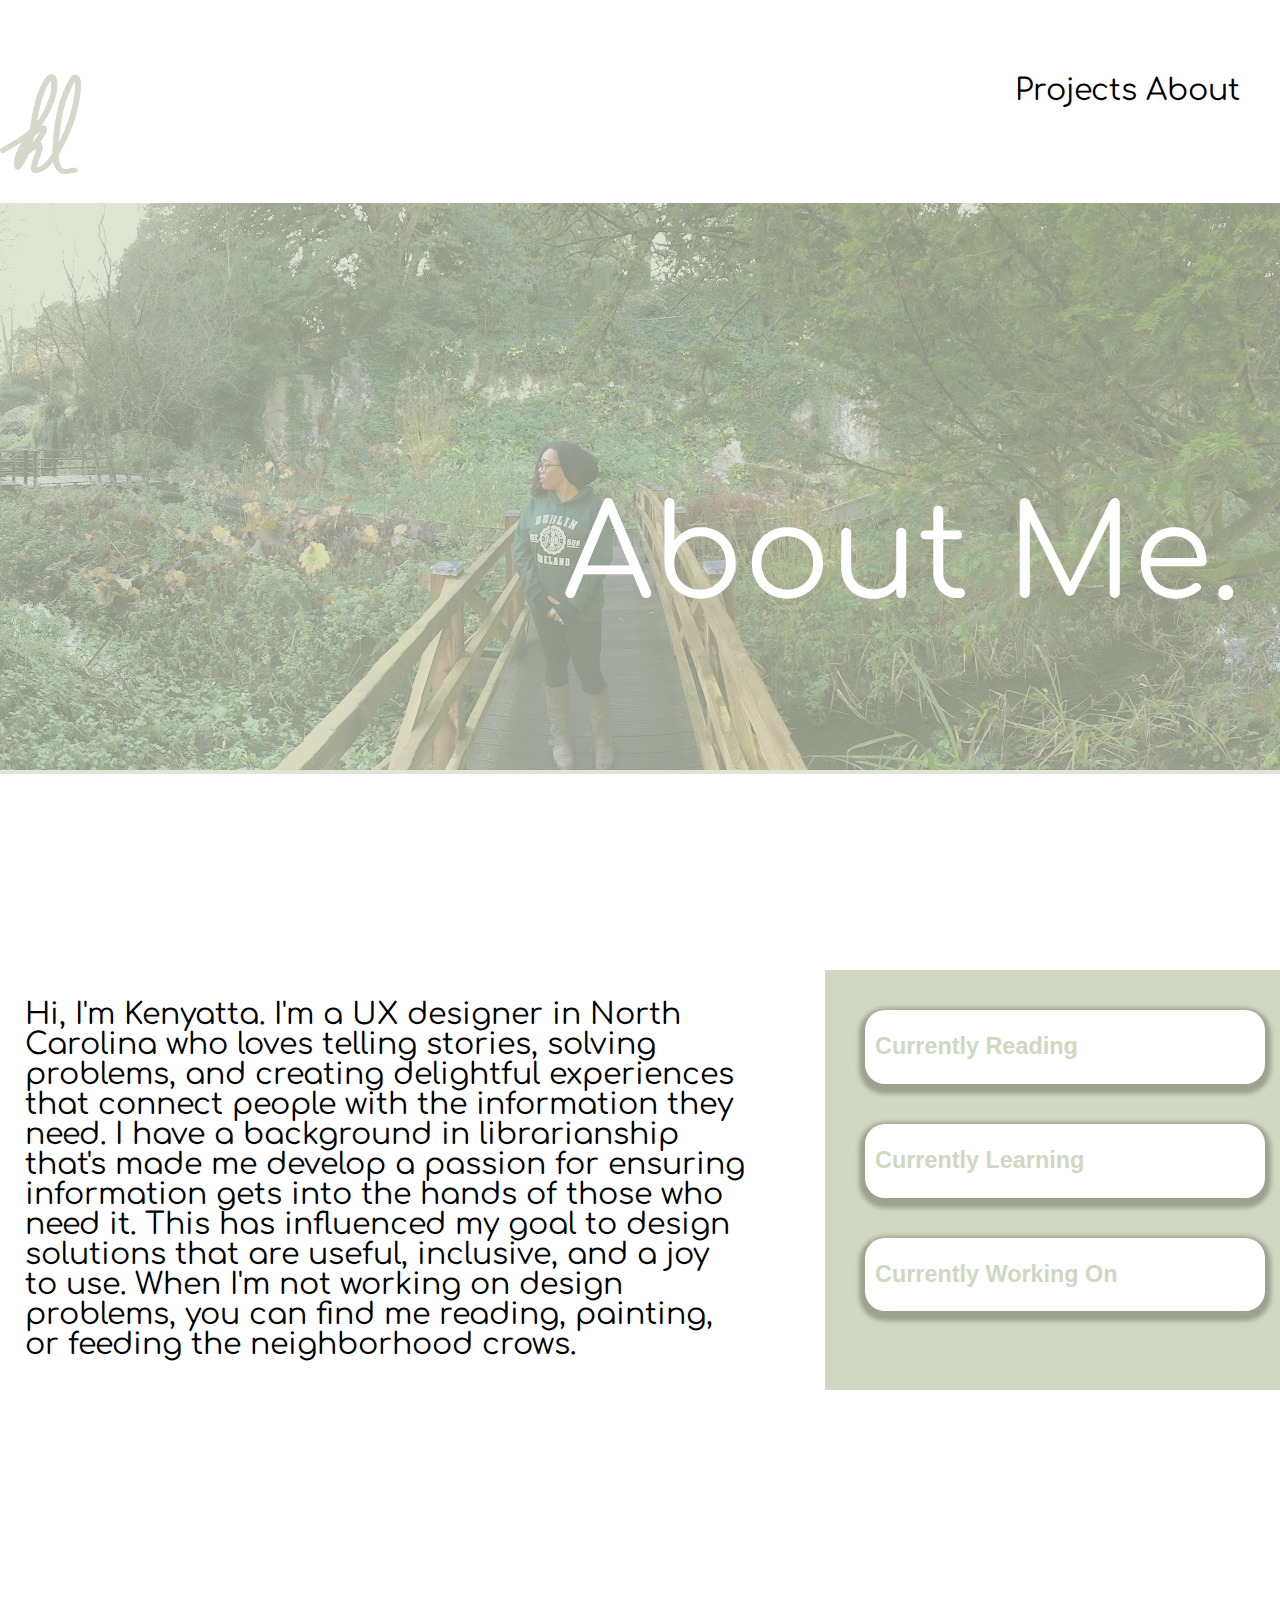
==== about.html @ 4528dbc0 "Initial commit" ====
<!doctype html>
<html lang="en">
  <head>
    <meta charset="UTF-8" />
    <meta name="viewport" content="width=device-width, initial-scale=1.0" />
    <title>Kenyatta Ladd - Portfolio</title>
    
    <link rel="stylesheet" href="styles.css" />
    <link
    href="https://fonts.googleapis.com/css2?family=Comfortaa:wght@300;400;500;600;700&display=swap"
    rel="stylesheet"
  />
  </head>
  <body>
    <div class="portfolio-container">
    <div class="page-container">
        <header class="site-header">
            <h1 class="site-title"><a href="index.html"><img src="images/sig.png" width="81" height="100"></a></h1>
            <nav class="site-navigation">
              <p class="nav-links">Projects <a href="about.html">About</a></p>
            </nav>
          </header>
      </header>
      <br>

      <section class="banner-section">
        <img
          src="images/bridge.png"
          alt="Banner"
          class="banner-image"
        />
        <div class="banner-overlay"></div>
        <h2 class="banner-title">About Me.</h2>
      </section>

      <main class="main-content">
        <section class="about-section">
          <p class="bio-text">
            Hi, I'm Kenyatta. I'm a UX designer in North Carolina who loves
            telling stories, solving problems, and creating delightful
            experiences that connect people with the information they need. I
            have a background in librarianship that's made me develop a passion
            for ensuring information gets into the hands of those who need it.
            This has influenced my goal to design solutions that are useful,
            inclusive, and a joy to use. When I'm not working on design
            problems, you can find me reading, painting, or feeding the
            neighborhood crows.
          </p>
          <div class="activity-cards">
            <article class="activity-card">
              <h3>Currently Reading</h3>
            </article>
            <article class="activity-card">
              <h3>Currently Learning</h3>
            </article>
            <article class="activity-card">
              <h3>Currently Working On</h3>
            </article>
          </div>
        </section>
      </main>
    </div>

</div>
  </body>
</html>
---- styles.css ----
/* Base styles */
body {
    margin: 0;
    padding: 0;
    font-family:
      Comfortaa,
      -apple-system,
      Roboto,
      Helvetica,
      sans-serif;
    background-color: rgba(255, 255, 255, 1);
  }
  
  /* Portfolio container */
  .portfolio-container {
    display: flex;
    padding-top: 74px;
    padding-bottom: 195px;
    flex-direction: column;
    overflow: hidden;
    align-items: center;
  }
  
  /* Header section */
  .site-header {
    display: flex;
    width: 100%;
    max-width: 1240px;
    align-items: stretch;
    gap: 20px;
    color: rgba(0, 0, 0, 1);
    font-weight: 400;
    flex-wrap: wrap;
    justify-content: space-between;
  }
  
  .site-title {
    font-size: 48px;
    margin: 0;
    font-weight: 400;
  }
  
  .nav-links {
    font-size: 30px;
    margin: 0;
  }

  .nav-links a {
    text-decoration: none;
    color: #000000;
  }

  
  
  /* Main content section */
  .main-content {
    margin-top: 116px;
    margin-left: 25px;
    width: 100%;
    max-width: 1289px;
  }
  
  .hero-section {
    gap: 20px;
    display: flex;
  }
  
  .hero-content {
    display: flex;
    flex-direction: column;
    align-items: stretch;
    line-height: normal;
    width: 50%;
    margin-left: 0px;
  }
  
  .hero-text {
    display: flex;
    margin-top: auto;
    margin-bottom: auto;
    flex-direction: column;
    align-self: stretch;
    align-items: start;
    font-size: 64px;
    color: rgba(0, 0, 0, 1);
    font-weight: 400;
  }
  
  .greeting {
    color: rgba(208, 216, 193, 1);
    margin: 0;
    font-weight: 400;
    font-size: 64px;
  }
  
  .introduction {
    margin-top: 30px;
    margin-bottom: 0;
    font-weight: 400;
    font-size: 50px;
  }
  
  .accent-dot {
    color: rgba(208, 216, 193, 1);
  }
  
  .description {
    font-size: 30px;
    align-self: stretch;
    margin-top: 30px;
    margin-bottom: 0;
  }
  
  .hero-image-container {
    display: flex;
    flex-direction: column;
    align-items: stretch;
    line-height: normal;
    width: 50%;
    margin-left: 20px;
  }
  
  /* .hero-image {
    aspect-ratio: 0.93;
    object-fit: contain;
    object-position: center;
    width: 100%;
    border-radius: 50px;
    box-shadow: 0px 4px 4px rgba(0, 0, 0, 0.25);
    flex-grow: 1;
  } */
  
  /* Projects section */

.projects{
  background-color: #d0d8c1;
}

  .projects-heading {
    color: rgba(208, 216, 193, 1);
    font-size: 64px;
    font-weight: 400;
    margin-top: 142px;
    margin-bottom: 48px;
  }
  


.polaroid {
    flex: 0 0 auto; /* Ensures each item stays its own size */
    width: 420px; /* Adjusted to fit images properly */
}

  
  .moti-title {
    color: rgba(0, 0, 0, 1);
    font-size: 64px;
    font-weight: 400;
    margin-top: 105px;
    margin-left: 158px;
    margin-bottom: 62px;
  }
  
  .moti-image {
    aspect-ratio: 1;
    object-fit: contain;
    object-position: center;
    width: 505px;
    max-width: 100%;
  }

  .banner-section {
    position: relative;
  }
  
  .banner-image {
    width: 100%;
    height: 567px;
    object-fit: cover;
  }
  
  .banner-overlay {
    position: absolute;
    top: 0;
    right: 0;
    bottom: 0;
    left: 0;
    background-color: #d0d8c1;
    opacity: 0.68;
  }
  
  .banner-title {
    position: absolute;
    right: 40px;
    bottom: 40px;
    color: #fff;
    font-family: "Comfortaa", sans-serif;
    font-size: 128px;
    font-weight: 400;
  }

  .container {
    overflow: hidden;
  }
  
  .container img {
    transition: transform .5s ease-out;
  }
  
  .container:hover img {
    transform: scale(1.3);
  }
  
  .polaroid {
    display: inline-block;
    margin: auto;
    width: 50%;
    /* background-color: white; */
    box-shadow: 0px 0px 4px 8px rgba(0, 0, 0, 0.2), 0 6px 20px 0 rgba(0, 0, 0, 0.19) #D3D3D3;
  }

  .about-section {
    padding-top: 80px;
    padding-bottom: 80px;
    display: flex;
    gap: 80px;
  }
  
  .bio-text {
    color: #000;
    font-family: "Comfortaa", sans-serif;
    font-size: 30px;
    line-height: 1;
    flex: 1;
  }

  .activity-cards {
    width: 400px;
    background-color: #d0d8c1;
    padding: 40px;
    display: flex;
    flex-direction: column;
    gap: 40px;
    
  }

  .activity-card {
    color: #d0d8c1;
    font-family: "Content", sans-serif;
    font-size: 20px;
    /* line-height: 1; */
    background-color: #fff;
    border-radius: 20px;
    box-shadow: 0px 4px 4px 6px rgba(0, 0, 0, 0.25);
    
    
  }

  .activity-card h3 {
    padding-left: 10px;
  }


  /* Media queries for responsive design */
  @media (max-width: 991px) {
    .portfolio-container {
      padding-bottom: 100px;
    }
  
    .site-header {
      max-width: 100%;
    }
  
    .site-title {
      font-size: 40px;
    }
  
    .main-content {
      max-width: 100%;
      margin-top: 40px;
    }
  
    .hero-section {
      flex-direction: column;
      align-items: stretch;
      gap: 0px;
    }
  
    .hero-content {
      width: 100%;
    }
  
    .hero-text {
      max-width: 100%;
      margin-top: 40px;
      font-size: 40px;
    }
  
    .greeting {
      font-size: 40px;
    }
  
    .introduction {
      margin-top: 40px;
      font-size: 40px;
    }
  
    .description {
      max-width: 100%;
    }
  
    .hero-image-container {
      width: 100%;
    }
  
    .hero-image {
      max-width: 100%;
      margin-top: 40px;
    }
  
    .projects-heading {
      margin-top: 40px;
      font-size: 40px;
    }
  
    .projects-section {
      max-width: 100%;
      padding-left: 20px;
      padding-right: 20px;
      padding-top: 100px;
      margin-top: 40px;
    }
  
    .project-header {
      max-width: 100%;
      font-size: 40px;
      white-space: initial;
    }
  
    .project-title {
      font-size: 40px;
    }
  
    .project-images {
      max-width: 100%;
      margin-top: 40px;
    }
  
    .project-image {
      max-width: 100%;
    }
  
    .moti-title {
      margin-left: 10px;
      margin-top: 40px;
      font-size: 40px;
    }
  
    .moti-image {
      margin-top: 40px;
    }
  }
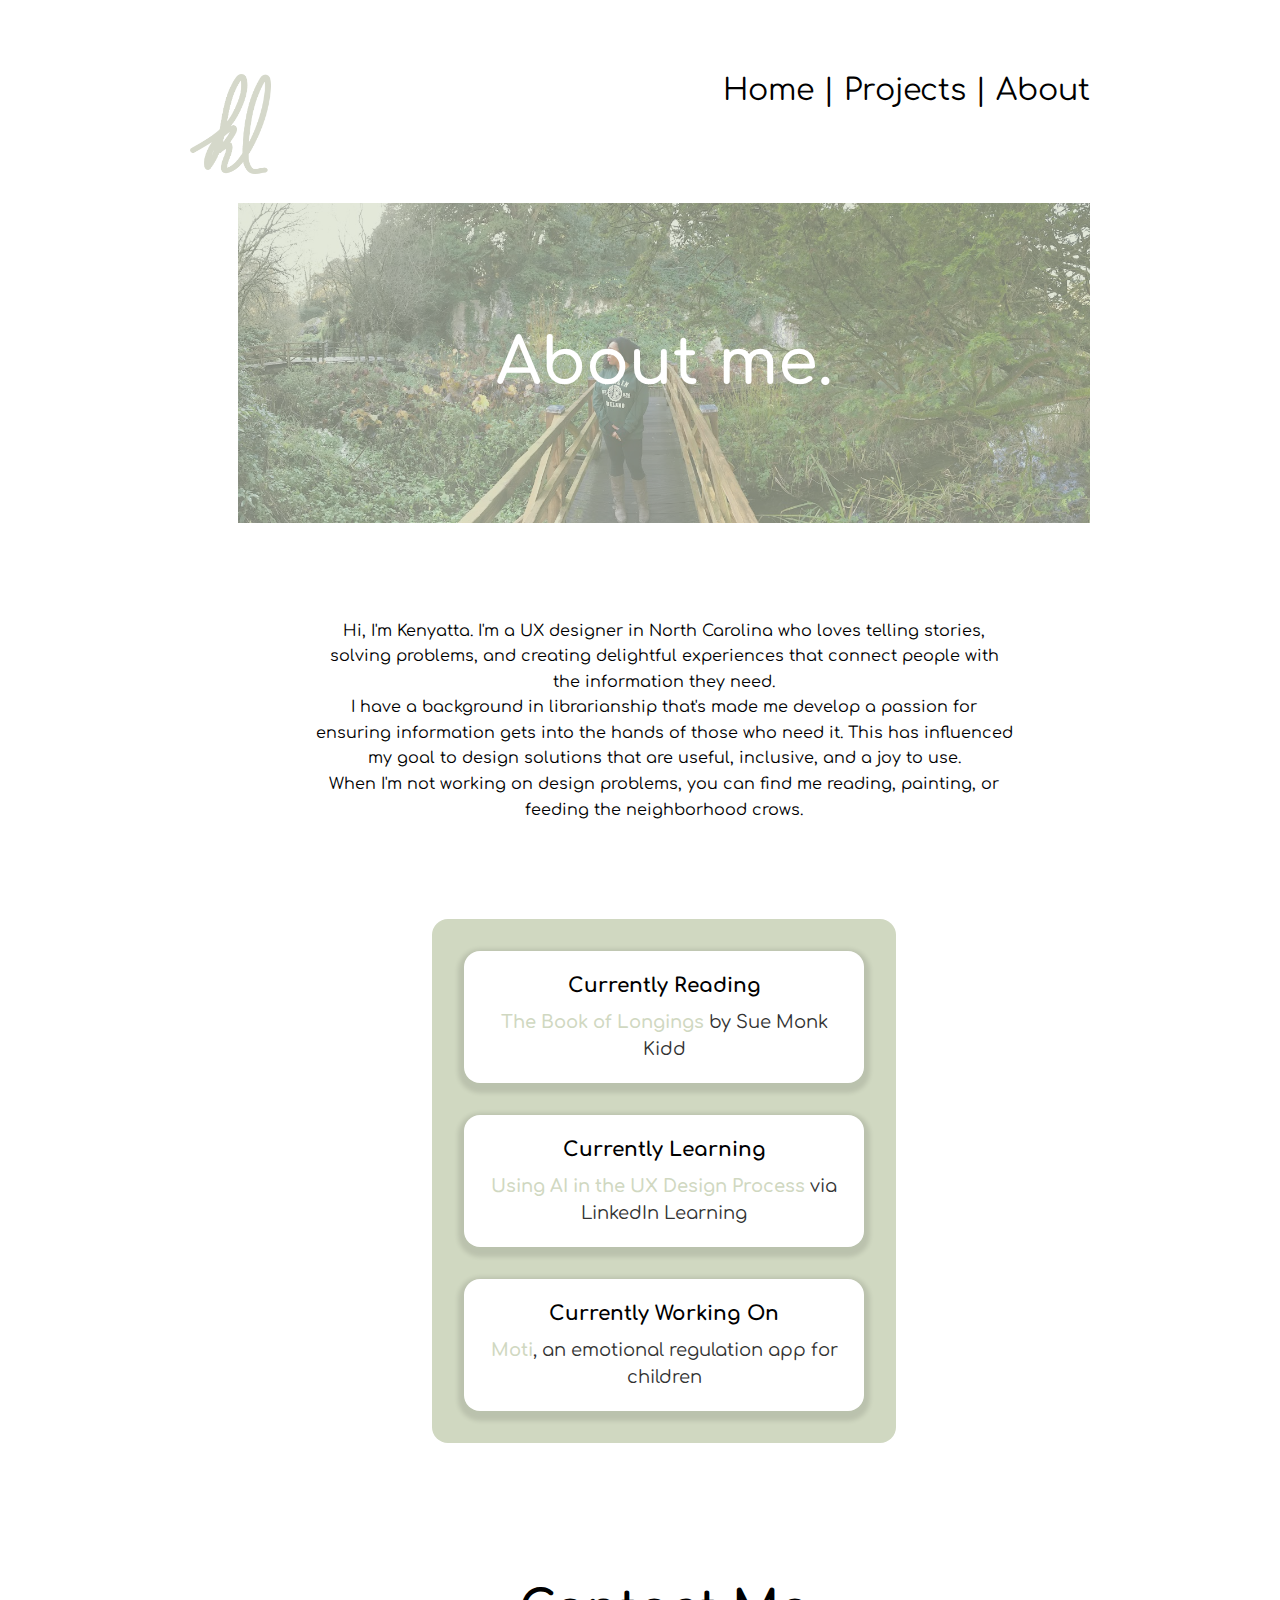
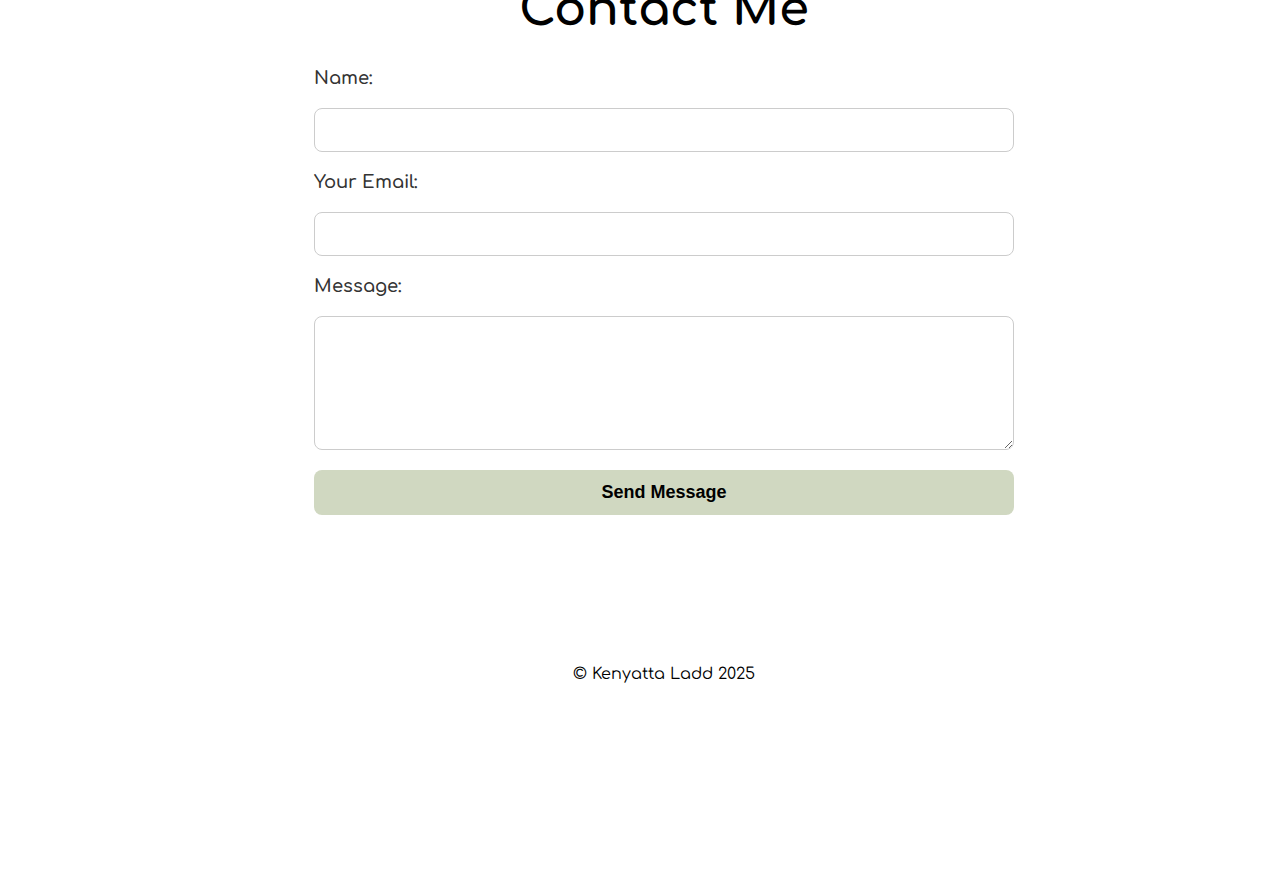
==== commit 253a316c: "Updated About and Home pages" ====
--- a/about.html
+++ b/about.html
@@ -13,51 +13,72 @@
   </head>
   <body>
     <div class="portfolio-container">
-    <div class="page-container">
         <header class="site-header">
             <h1 class="site-title"><a href="index.html"><img src="images/sig.png" width="81" height="100"></a></h1>
             <nav class="site-navigation">
-              <p class="nav-links">Projects <a href="about.html">About</a></p>
+              <p class="nav-links"><a href="index.html">Home</a> | <a href="index.html#projects">Projects</a> | <a href="about.html">About</a></p>
             </nav>
           </header>
       </header>
       <br>
 
-      <section class="banner-section">
-        <img
-          src="images/bridge.png"
-          alt="Banner"
-          class="banner-image"
-        />
-        <div class="banner-overlay"></div>
-        <h2 class="banner-title">About Me.</h2>
-      </section>
+  
 
       <main class="main-content">
         <section class="about-section">
+
+        <div class="image-overlay-container">
+          <img src="images/bridge.png" alt="Kenyatta standing on a bridge surrounded by plants">
+          <div class="overlay"></div>
+          <div class="overlay-text">About me.</div>
+        </div>
+
           <p class="bio-text">
             Hi, I'm Kenyatta. I'm a UX designer in North Carolina who loves
             telling stories, solving problems, and creating delightful
-            experiences that connect people with the information they need. I
-            have a background in librarianship that's made me develop a passion
+            experiences that connect people with the information they need.
+            <br>
+          I have a background in librarianship that's made me develop a passion
             for ensuring information gets into the hands of those who need it.
             This has influenced my goal to design solutions that are useful,
-            inclusive, and a joy to use. When I'm not working on design
+            inclusive, and a joy to use.
+          <br>            
+          When I'm not working on design
             problems, you can find me reading, painting, or feeding the
             neighborhood crows.
           </p>
+          
           <div class="activity-cards">
             <article class="activity-card">
               <h3>Currently Reading</h3>
+              <a href="https://www.goodreads.com/book/show/52698452-the-book-of-longings?from_search=true&from_srp=true&qid=KqXA3g1La2&rank=1">The Book of Longings</a> by Sue Monk Kidd
             </article>
             <article class="activity-card">
               <h3>Currently Learning</h3>
+              <a href="https://www.linkedin.com/learning-login/share?account=56744281&forceAccount=false&redirect=https%3A%2F%2Fwww.linkedin.com%2Flearning%2Fusing-ai-in-the-ux-design-process%3Ftrk%3Dshare_ent_url%26shareId%3D4dQ2I7bJTB2wgf5Dzuo1Dw%253D%253D">Using AI in the UX Design Process</a> via LinkedIn Learning
             </article>
             <article class="activity-card">
               <h3>Currently Working On</h3>
+              <a href="https://www.figma.com/proto/qIHXrN1sE4H8PlRpOO87YR/MOTi--Copy-?node-id=50-300&t=nFNrLh0jGGxxK5K8-1&scaling=scale-down&content-scaling=fixed&page-id=0%3A1&starting-point-node-id=50%3A300">Moti</a>, an emotional regulation app for children
             </article>
           </div>
         </section>
+        <section class="contact-section">
+          <h2>Contact Me</h2>
+          <form class="contact-form" action="mailto:kdladd@my.waketech.edu" method="POST" enctype="text/plain">
+            <label for="name">Name:</label>
+            <input type="text" id="name" name="name" required>
+        
+            <label for="email">Your Email:</label>
+            <input type="email" id="email" name="email" required>
+        
+            <label for="message">Message:</label>
+            <textarea id="message" name="message" rows="6" required></textarea>
+        
+            <button type="submit">Send Message</button>
+          </form>
+        </section>
+        <footer>&copy; Kenyatta Ladd 2025</footer>
       </main>
     </div>
 
--- a/styles.css
+++ b/styles.css
@@ -1,363 +1,526 @@
 /* Base styles */
+
+html {
+  scroll-behavior: smooth;
+}
+
 body {
-    margin: 0;
-    padding: 0;
-    font-family:
-      Comfortaa,
-      -apple-system,
-      Roboto,
-      Helvetica,
-      sans-serif;
-    background-color: rgba(255, 255, 255, 1);
-  }
-  
-  /* Portfolio container */
+  margin: 0;
+  padding: 0;
+  font-family:
+    Comfortaa,
+    -apple-system,
+    Roboto,
+    Helvetica,
+    sans-serif;
+  background-color: rgba(255, 255, 255, 1);
+}
+
+/* Portfolio container */
+.portfolio-container {
+  display: flex;
+  padding-top: 74px;
+  padding-bottom: 195px;
+  flex-direction: column;
+  overflow: hidden;
+  align-items: center;
+  padding-bottom: 195px;
+  max-width: 900px;   
+  width: 100%;        
+  margin: 0 auto; 
+
+}
+
+/* Header section */
+.site-header {
+  display: flex;
+  width: 100%;
+  max-width: 1240px;
+  align-items: stretch;
+  gap: 20px;
+  color: rgba(0, 0, 0, 1);
+  font-weight: 400;
+  flex-wrap: wrap;
+  justify-content: space-between;
+}
+
+.site-title {
+  font-size: 48px;
+  margin: 0;
+  font-weight: 400;
+}
+
+.nav-links {
+  font-size: 30px;
+  margin: 0;
+}
+
+.nav-links a {
+  text-decoration: none;
+  color: #000000;
+}
+
+
+
+/* Main content section */
+/* .main-content {
+  margin-top: 116px;
+  margin-left: 25px;
+  width: 100%;
+  max-width: 1289px;
+} */
+
+.main-content {
+  width: 100%;
+  max-width: 1200px;
+  margin: 0 auto;
+  padding: 0 24px;
+}
+
+
+.hero-section {
+  gap: 20px;
+  display: flex;
+}
+
+.hero-content {
+  display: flex;
+  flex-direction: column;
+  align-items: stretch;
+  line-height: normal;
+  width: 50%;
+  margin-left: 0px;
+}
+
+.hero-text {
+  display: flex;
+  margin-top: auto;
+  margin-bottom: auto;
+  flex-direction: column;
+  align-self: stretch;
+  align-items: start;
+  font-size: 64px;
+  color: rgba(0, 0, 0, 1);
+  font-weight: 400;
+}
+
+.greeting {
+  color: rgba(208, 216, 193, 1);
+  margin: 0;
+  font-weight: 400;
+  font-size: 64px;
+}
+
+.introduction {
+  margin-top: 30px;
+  margin-bottom: 0;
+  font-weight: 400;
+  font-size: 50px;
+}
+
+.accent-dot {
+  color: rgba(208, 216, 193, 1);
+}
+
+.description {
+  font-size: 30px;
+  align-self: stretch;
+  margin-top: 30px;
+  margin-bottom: 0;
+}
+
+.hero-image-container {
+  display: flex;
+  flex-direction: column;
+  align-items: stretch;
+  line-height: normal;
+  width: 50%;
+  margin-left: 20px;
+}
+
+/* .hero-image {
+  aspect-ratio: 0.93;
+  object-fit: contain;
+  object-position: center;
+  width: 100%;
+  border-radius: 50px;
+  box-shadow: 0px 4px 4px rgba(0, 0, 0, 0.25);
+  flex-grow: 1;
+} */
+
+/* Projects section */
+
+.project-header {
+  display: flex;
+  flex-direction: row;
+  overflow-x: auto;
+  gap: 24px; /* Optional spacing between items */
+  padding-bottom: 16px; /* Prevents last item from getting cut off */
+  scrollbar-width: thin; /* Firefox */
+}
+
+.project-header::-webkit-scrollbar {
+  height: 8px;
+}
+
+.project-header::-webkit-scrollbar-thumb {
+  background-color: #888;
+  border-radius: 4px;
+}
+
+.project-header::-webkit-scrollbar-track {
+  background-color: transparent;
+}
+
+.polaroid {
+  flex: 0 0 auto; /* Prevent flex from shrinking or growing */
+  width: 400px;
+}
+
+.project-header {
+  scroll-snap-type: x mandatory;
+}
+
+.polaroid {
+  scroll-snap-align: start;
+}
+
+
+.moti-title {
+  color: rgba(0, 0, 0, 1);
+  font-size: 64px;
+  font-weight: 400;
+  margin-top: 105px;
+  margin-left: 158px;
+  margin-bottom: 62px;
+}
+
+.moti-image {
+  aspect-ratio: 1;
+  object-fit: contain;
+  object-position: center;
+  width: 505px;
+  max-width: 100%;
+}
+
+
+
+
+.about-section {
+  padding: 0px 24px;
+  display: flex;
+  flex-direction: column;
+  align-items: center; /* center children */
+  gap: 80px;
+  margin: 0 auto;
+  text-align: center;
+}
+
+
+.about-section > img {
+ width: 900px;
+}
+
+.image-overlay-container {
+  position: relative;
+  width: 100%;
+  max-width: 900px; 
+  margin: 0 auto;
+  font-family: 'Comfortaa', cursive;
+}
+
+.image-overlay-container img {
+  width: 100%;
+  display: block;
+}
+
+.overlay {
+  position: absolute;
+  top: 0;
+  left: 0;
+  width: 100%;
+  height: 100%;
+  background-color: rgba(208, 216, 193, 1);
+  opacity: 0.6; /* Adjust this to make the image more or less visible */
+}
+
+.overlay-text {
+  position: absolute;
+  top: 50%;
+  left: 50%;
+  transform: translate(-50%, -50%);
+  color: white;
+  font-size: 4rem;
+  font-weight: 600;
+}
+
+
+
+.bio-text {
+  flex: 1 1 60%;
+  max-width: 700px;
+  font-size: 16px;
+  text-align: center;
+  line-height: 1.6;
+}
+
+.activity-cards {
+  flex: 1 1 35%;
+  max-width: 400px;
+  background-color: #d0d8c1;
+  padding: 32px;
+  display: flex;
+  flex-direction: column;
+  gap: 32px;
+  border-radius: 16px;
+}
+
+
+.activity-card {
+  background-color: #fff;
+  border-radius: 16px;
+  padding: 20px;
+  box-shadow: 0px 4px 4px 6px rgba(0, 0, 0, 0.1);
+  font-family: "Comfortaa", sans-serif;
+  color: #333;
+  font-size: 18px;
+  line-height: 1.5;
+}
+
+.activity-card h3 {
+  margin: 0 0 8px 0;
+  font-size: 20px;
+  color: #000;
+}
+
+.activity-card a {
+  color: rgba(208, 216, 193, 1);
+  font-weight: 600;
+  text-decoration: none;
+}
+
+.activity-card a:hover {
+  text-decoration: underline;
+}
+
+.contact-section {
+  padding: 100px 24px;
+  max-width: 700px;
+  margin: 0 auto;
+}
+
+.contact-section h2 {
+  font-size: 48px;
+  margin-bottom: 32px;
+  text-align: center;
+}
+
+.contact-form {
+  display: flex;
+  flex-direction: column;
+  gap: 20px;
+}
+
+.contact-form label {
+  font-size: 18px;
+  font-weight: 600;
+  color: #333;
+}
+
+.contact-form input,
+.contact-form textarea {
+  font-family: "Comfortaa", sans-serif;
+  font-size: 16px;
+  padding: 12px;
+  border: 1px solid #ccc;
+  border-radius: 8px;
+  resize: vertical;
+}
+
+.contact-form button {
+  padding: 12px 20px;
+  font-size: 18px;
+  background-color: #d0d8c1;
+  border: none;
+  border-radius: 8px;
+  cursor: pointer;
+  font-weight: 600;
+  transition: background-color 0.3s ease;
+}
+
+.contact-form button:hover {
+  background-color: #b9c3a7;
+}
+
+
+/* Media queries for responsive design */
+@media (max-width: 991px) {
   .portfolio-container {
-    display: flex;
-    padding-top: 74px;
-    padding-bottom: 195px;
-    flex-direction: column;
-    overflow: hidden;
-    align-items: center;
-  }
-  
-  /* Header section */
+    padding-bottom: 100px;
+  }
+
   .site-header {
-    display: flex;
-    width: 100%;
-    max-width: 1240px;
-    align-items: stretch;
-    gap: 20px;
-    color: rgba(0, 0, 0, 1);
-    font-weight: 400;
-    flex-wrap: wrap;
-    justify-content: space-between;
-  }
-  
+    max-width: 100%;
+  }
+
   .site-title {
-    font-size: 48px;
-    margin: 0;
-    font-weight: 400;
-  }
-  
-  .nav-links {
-    font-size: 30px;
-    margin: 0;
-  }
-
-  .nav-links a {
-    text-decoration: none;
-    color: #000000;
-  }
-
-  
-  
-  /* Main content section */
+    font-size: 40px;
+  }
+
   .main-content {
-    margin-top: 116px;
-    margin-left: 25px;
-    width: 100%;
-    max-width: 1289px;
-  }
-  
+    max-width: 100%;
+    margin-top: 40px;
+  }
+
   .hero-section {
-    gap: 20px;
-    display: flex;
-  }
-  
-  .hero-content {
-    display: flex;
     flex-direction: column;
     align-items: stretch;
-    line-height: normal;
-    width: 50%;
-    margin-left: 0px;
-  }
-  
+    gap: 0px;
+  }
+
+  .hero-content {
+    width: 100%;
+  }
+
   .hero-text {
-    display: flex;
-    margin-top: auto;
-    margin-bottom: auto;
-    flex-direction: column;
-    align-self: stretch;
-    align-items: start;
-    font-size: 64px;
-    color: rgba(0, 0, 0, 1);
-    font-weight: 400;
-  }
-  
+    max-width: 100%;
+    margin-top: 40px;
+    font-size: 40px;
+  }
+
   .greeting {
-    color: rgba(208, 216, 193, 1);
-    margin: 0;
-    font-weight: 400;
-    font-size: 64px;
-  }
-  
+    font-size: 40px;
+  }
+
   .introduction {
-    margin-top: 30px;
-    margin-bottom: 0;
-    font-weight: 400;
-    font-size: 50px;
-  }
-  
-  .accent-dot {
-    color: rgba(208, 216, 193, 1);
-  }
-  
+    margin-top: 40px;
+    font-size: 40px;
+  }
+
   .description {
-    font-size: 30px;
-    align-self: stretch;
-    margin-top: 30px;
-    margin-bottom: 0;
-  }
-  
+    max-width: 100%;
+  }
+
   .hero-image-container {
-    display: flex;
-    flex-direction: column;
-    align-items: stretch;
-    line-height: normal;
-    width: 50%;
-    margin-left: 20px;
-  }
-  
-  /* .hero-image {
-    aspect-ratio: 0.93;
-    object-fit: contain;
-    object-position: center;
     width: 100%;
-    border-radius: 50px;
-    box-shadow: 0px 4px 4px rgba(0, 0, 0, 0.25);
-    flex-grow: 1;
-  } */
-  
-  /* Projects section */
-
-.projects{
+  }
+
+  .hero-image {
+    max-width: 100%;
+    margin-top: 40px;
+  }
+
+  .projects-heading {
+    margin-top: 40px;
+    font-size: 40px;
+  }
+
+  .projects-section {
+    max-width: 100%;
+    padding-left: 20px;
+    padding-right: 20px;
+    padding-top: 100px;
+    margin-top: 40px;
+  }
+
+  .project-header {
+    max-width: 100%;
+    font-size: 40px;
+    white-space: initial;
+  }
+
+  .project-title {
+    font-size: 40px;
+  }
+
+  .project-images {
+    max-width: 100%;
+    margin-top: 40px;
+  }
+
+  .project-image {
+    max-width: 100%;
+  }
+
+  .moti-title {
+    margin-left: 10px;
+    margin-top: 40px;
+    font-size: 40px;
+  }
+
+  .moti-image {
+    margin-top: 40px;
+  }
+}
+
+
+/* ----------------------------- */
+/* Projects Section (Cleaned) */
+/* ----------------------------- */
+
+.projects {
+/* background-color: #d0d8c1; */
+width: 100%;
+}
+
+.projects-heading {
+color: rgba(208, 216, 193, 1);
+font-size: 64px;
+font-weight: 400;
+margin-top: 142px;
+margin-bottom: 48px;
+text-align: center;
+}
+
+.projects-section {
+padding: 0 24px;
+}
+
+.project-header {
+  display: grid;
+  grid-template-columns: repeat(2, 1fr); /* 2 equal-width columns */
+  gap: 40px;
+  padding: 40px 0;
+  justify-items: center;
+}
+
+.polaroid {
+  display: flex;
+  flex-direction: column;
+  width: 100%;
+  max-width: 400px;
+  box-shadow: 0px 0px 4px 8px rgba(0, 0, 0, 0.2),
+              0 6px 20px 0 rgba(0, 0, 0, 0.19);
   background-color: #d0d8c1;
-}
-
-  .projects-heading {
-    color: rgba(208, 216, 193, 1);
-    font-size: 64px;
-    font-weight: 400;
-    margin-top: 142px;
-    margin-bottom: 48px;
-  }
-  
-
-
-.polaroid {
-    flex: 0 0 auto; /* Ensures each item stays its own size */
-    width: 420px; /* Adjusted to fit images properly */
-}
-
-  
-  .moti-title {
-    color: rgba(0, 0, 0, 1);
-    font-size: 64px;
-    font-weight: 400;
-    margin-top: 105px;
-    margin-left: 158px;
-    margin-bottom: 62px;
-  }
-  
-  .moti-image {
-    aspect-ratio: 1;
-    object-fit: contain;
-    object-position: center;
-    width: 505px;
-    max-width: 100%;
-  }
-
-  .banner-section {
-    position: relative;
-  }
-  
-  .banner-image {
-    width: 100%;
-    height: 567px;
-    object-fit: cover;
-  }
-  
-  .banner-overlay {
-    position: absolute;
-    top: 0;
-    right: 0;
-    bottom: 0;
-    left: 0;
-    background-color: #d0d8c1;
-    opacity: 0.68;
-  }
-  
-  .banner-title {
-    position: absolute;
-    right: 40px;
-    bottom: 40px;
-    color: #fff;
-    font-family: "Comfortaa", sans-serif;
-    font-size: 128px;
-    font-weight: 400;
-  }
-
-  .container {
-    overflow: hidden;
-  }
-  
-  .container img {
-    transition: transform .5s ease-out;
-  }
-  
-  .container:hover img {
-    transform: scale(1.3);
-  }
-  
-  .polaroid {
-    display: inline-block;
-    margin: auto;
-    width: 50%;
-    /* background-color: white; */
-    box-shadow: 0px 0px 4px 8px rgba(0, 0, 0, 0.2), 0 6px 20px 0 rgba(0, 0, 0, 0.19) #D3D3D3;
-  }
-
-  .about-section {
-    padding-top: 80px;
-    padding-bottom: 80px;
-    display: flex;
-    gap: 80px;
-  }
-  
-  .bio-text {
-    color: #000;
-    font-family: "Comfortaa", sans-serif;
-    font-size: 30px;
-    line-height: 1;
-    flex: 1;
-  }
-
-  .activity-cards {
-    width: 400px;
-    background-color: #d0d8c1;
-    padding: 40px;
-    display: flex;
-    flex-direction: column;
-    gap: 40px;
-    
-  }
-
-  .activity-card {
-    color: #d0d8c1;
-    font-family: "Content", sans-serif;
-    font-size: 20px;
-    /* line-height: 1; */
-    background-color: #fff;
-    border-radius: 20px;
-    box-shadow: 0px 4px 4px 6px rgba(0, 0, 0, 0.25);
-    
-    
-  }
-
-  .activity-card h3 {
-    padding-left: 10px;
-  }
-
-
-  /* Media queries for responsive design */
-  @media (max-width: 991px) {
-    .portfolio-container {
-      padding-bottom: 100px;
-    }
-  
-    .site-header {
-      max-width: 100%;
-    }
-  
-    .site-title {
-      font-size: 40px;
-    }
-  
-    .main-content {
-      max-width: 100%;
-      margin-top: 40px;
-    }
-  
-    .hero-section {
-      flex-direction: column;
-      align-items: stretch;
-      gap: 0px;
-    }
-  
-    .hero-content {
-      width: 100%;
-    }
-  
-    .hero-text {
-      max-width: 100%;
-      margin-top: 40px;
-      font-size: 40px;
-    }
-  
-    .greeting {
-      font-size: 40px;
-    }
-  
-    .introduction {
-      margin-top: 40px;
-      font-size: 40px;
-    }
-  
-    .description {
-      max-width: 100%;
-    }
-  
-    .hero-image-container {
-      width: 100%;
-    }
-  
-    .hero-image {
-      max-width: 100%;
-      margin-top: 40px;
-    }
-  
-    .projects-heading {
-      margin-top: 40px;
-      font-size: 40px;
-    }
-  
-    .projects-section {
-      max-width: 100%;
-      padding-left: 20px;
-      padding-right: 20px;
-      padding-top: 100px;
-      margin-top: 40px;
-    }
-  
-    .project-header {
-      max-width: 100%;
-      font-size: 40px;
-      white-space: initial;
-    }
-  
-    .project-title {
-      font-size: 40px;
-    }
-  
-    .project-images {
-      max-width: 100%;
-      margin-top: 40px;
-    }
-  
-    .project-image {
-      max-width: 100%;
-    }
-  
-    .moti-title {
-      margin-left: 10px;
-      margin-top: 40px;
-      font-size: 40px;
-    }
-  
-    .moti-image {
-      margin-top: 40px;
-    }
-  }
-  +  border-radius: 8px;
+  /* overflow: hidden; */
+}
+
+.container {
+overflow: hidden;
+}
+
+.container img {
+  height: 300px; /* or whatever size you want */
+  width: 100%;
+  object-fit: cover;
+  transition: transform 0.5s ease-out;
+}
+
+
+.container:hover img {
+transform: scale(1.1);
+}
+
+.caption {
+text-align: center;
+font-size: 20px;
+font-weight: 600;
+padding: 12px 0;
+color: #333;
+}
+
+footer {
+  text-align: center;
+  margin-top: 50px;
+}